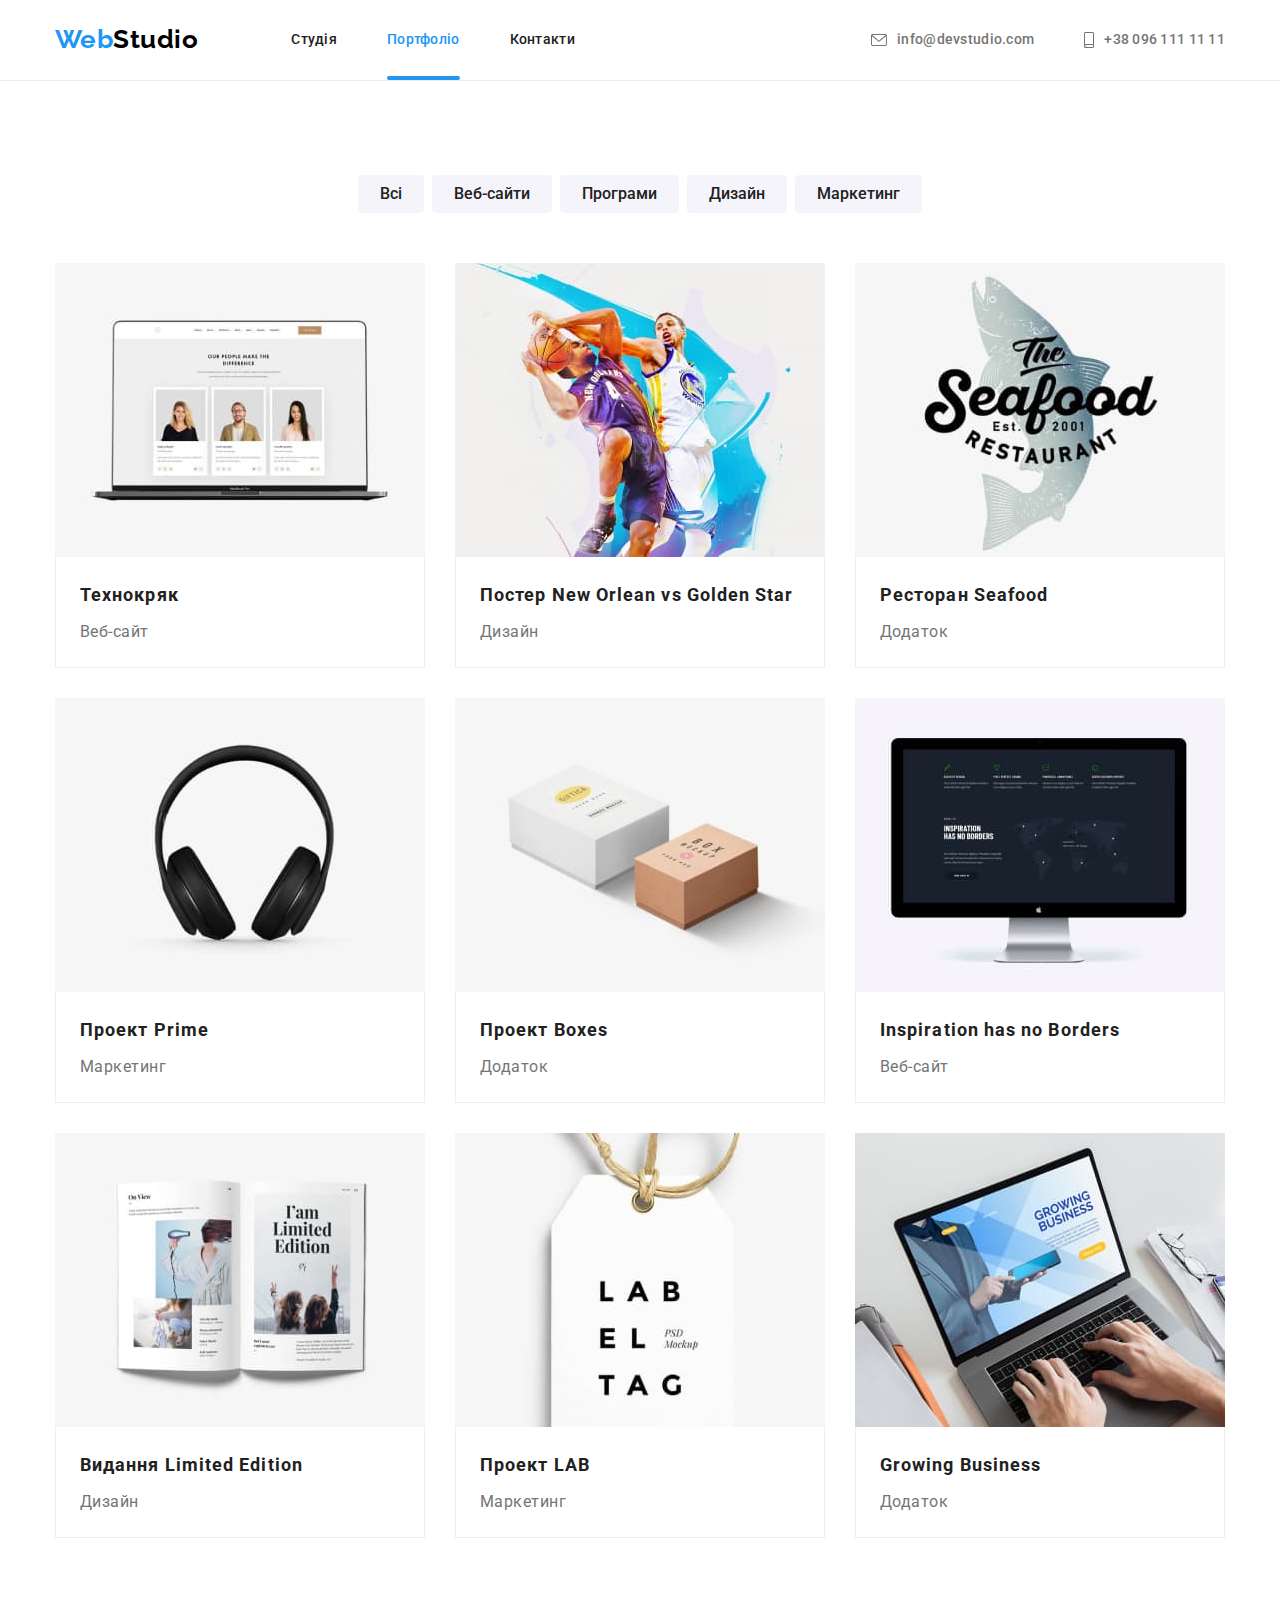
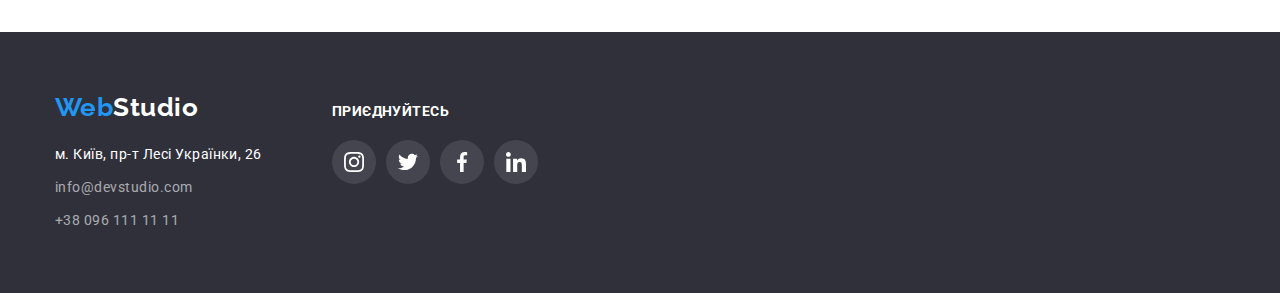
==== portfolio.html @ 11ba8251 "Add files goit-markup-hw-05" ====
<!DOCTYPE html>
<html lang="uk">
  <head>
    <meta charset="UTF-8" />
    <meta http-equiv="X-UA-Compatible" content="IE=edge" />
    <meta name="viewport" content="width=device-width, initial-scale=1.0" />
    <title>Portfolio</title>
    <link rel="preconnect" href="https://fonts.googleapis.com" />
    <link rel="preconnect" href="https://fonts.gstatic.com" crossorigin />
    <link
      href="https://fonts.googleapis.com/css2?family=Raleway:wght@700&family=Roboto:wght@400;500;700;900&display=swap"
      rel="stylesheet"
    />
    <link
      rel="stylesheet"
      href="https://cdnjs.cloudflare.com/ajax/libs/modern-normalize/1.1.0/modern-normalize.css"
      integrity="sha512-Y0MM+V6ymRKN2zStTqzQ227DWhhp4Mzdo6gnlRnuaNCbc+YN/ZH0sBCLTM4M0oSy9c9VKiCvd4Jk44aCLrNS5Q=="
      crossorigin="anonymous"
      referrerpolicy="no-referrer"
    />
    <link rel="stylesheet" href="./css/styles.css" />
  </head>
  <body>
    <header class="header-main">
      <div class="container main-nav">
        <a href="./index.html" class="logo" lang="en"><span>Web</span>Studio</a>
        <nav>
          <ul class="nav-list">
            <li class="nav-li-item"><a href="./index.html" class="nav-item">Студія</a></li>
            <li class="nav-li-item">
              <a href="./portfolio.html" class="nav-item current">Портфоліо</a>
            </li>
            <li class="nav-li-item"><a href="#" class="nav-item">Контакти</a></li>
          </ul>
        </nav>
        <ul class="contacts-list">
          <li class="contacts-li-item">
            <a href="mailto:info@devstudio.com" class="contacts-item">
              <svg class="contacts-icon" width="16" height="12" aria-hidden="true">
                <use href="./images/icons.svg#icon-envelope"></use>
              </svg>
              info@devstudio.com
            </a>
          </li>
          <li class="contacts-li-item">
            <a href="tel:+380961111111" class="contacts-item">
              <svg class="contacts-icon" width="10" height="16" aria-hidden="true">
                <use href="./images/icons.svg#icon-smartphone"></use>
              </svg>
              +38 096 111 11 11
            </a>
          </li>
        </ul>
      </div>
    </header>
    <main>
      <div class="container portfolio">
        <h1 class="portfolio-title visually-hidden">Портфоліо</h1>
        <ul class="filters-list">
          <li class="filters-item"><button type="button" class="filter-btn">Всі</button></li>
          <li class="filters-item"><button type="button" class="filter-btn">Веб-сайти</button></li>
          <li class="filters-item"><button type="button" class="filter-btn">Програми</button></li>
          <li class="filters-item"><button type="button" class="filter-btn">Дизайн</button></li>
          <li class="filters-item"><button type="button" class="filter-btn">Маркетинг</button></li>
        </ul>
        <ul class="preview-list">
          <li class="preview-item">
            <a href="#" class="preview-link">
              <div class="preview-thumb">
                <img src="./images/technocrack.jpg" alt="Технокряк" width="370" height="294" />
                <p class="preview-decr-overlay">
                  Ресурс пропонує комплексні пропозиції з різним рівнем функціоналу та сервісів. Все
                  це дозволить відвідувачу отримати вичерпні відомості про компанію чи приватну
                  особу.
                </p>
              </div>
              <div class="card-preview-text">
                <h2 class="preview-title">Технокряк</h2>
                <p class="preview-desc">Веб-сайт</p>
              </div>
            </a>
          </li>
          <li class="preview-item">
            <a href="#" class="preview-link">
              <div class="preview-thumb">
                <img
                  src="./images/poster.jpg"
                  alt="Постер New Orlean vs Golden Star"
                  width="370"
                  height="294"
                />
                <p class="preview-decr-overlay">
                  Ресурс пропонує комплексні пропозиції з різним рівнем функціоналу та сервісів. Все
                  це дозволить відвідувачу отримати вичерпні відомості про компанію чи приватну
                  особу.
                </p>
              </div>
              <div class="card-preview-text">
                <h2 class="preview-title">
                  Постер <span lang="en">New Orlean vs Golden Star</span>
                </h2>
                <p class="preview-desc">Дизайн</p>
              </div>
            </a>
          </li>
          <li class="preview-item">
            <a href="#" class="preview-link">
              <div class="preview-thumb">
                <img src="./images/seafood.jpg" alt="Ресторан Seafood" width="370" height="294" />
                <p class="preview-decr-overlay">
                  Ресурс пропонує комплексні пропозиції з різним рівнем функціоналу та сервісів. Все
                  це дозволить відвідувачу отримати вичерпні відомості про компанію чи приватну
                  особу.
                </p>
              </div>
              <div class="card-preview-text">
                <h2 class="preview-title">Ресторан <span lang="en">Seafood</span></h2>
                <p class="preview-desc">Додаток</p>
              </div></a
            >
          </li>
          <li class="preview-item">
            <a href="#" class="preview-link">
              <div class="preview-thumb">
                <img src="./images/prime.jpg" alt="Проект Prime" width="370" height="294" />
                <p class="preview-decr-overlay">
                  Ресурс пропонує комплексні пропозиції з різним рівнем функціоналу та сервісів. Все
                  це дозволить відвідувачу отримати вичерпні відомості про компанію чи приватну
                  особу.
                </p>
              </div>
              <div class="card-preview-text">
                <h2 class="preview-title">Проект <span lang="en">Prime</span></h2>
                <p class="preview-desc">Маркетинг</p>
              </div></a
            >
          </li>
          <li class="preview-item">
            <a href="#" class="preview-link">
              <div class="preview-thumb">
                <img src="./images/boxes.jpg" alt="Проект Boxes" width="370" height="294" />
                <p class="preview-decr-overlay">
                  Ресурс пропонує комплексні пропозиції з різним рівнем функціоналу та сервісів. Все
                  це дозволить відвідувачу отримати вичерпні відомості про компанію чи приватну
                  особу.
                </p>
              </div>
              <div class="card-preview-text">
                <h2 class="preview-title">Проект <span lang="en">Boxes</span></h2>
                <p class="preview-desc">Додаток</p>
              </div></a
            >
          </li>
          <li class="preview-item">
            <a href="#" class="preview-link">
              <div class="preview-thumb">
                <img
                  src="./images/inspiration.jpg"
                  alt="Inspiration has no Borders"
                  width="370"
                  height="294"
                />
                <p class="preview-decr-overlay">
                  Ресурс пропонує комплексні пропозиції з різним рівнем функціоналу та сервісів. Все
                  це дозволить відвідувачу отримати вичерпні відомості про компанію чи приватну
                  особу.
                </p>
              </div>
              <div class="card-preview-text">
                <h2 class="preview-title" lang="en">Inspiration has no Borders</h2>
                <p class="preview-desc">Веб-сайт</p>
              </div></a
            >
          </li>
          <li class="preview-item">
            <a href="#" class="preview-link">
              <div class="preview-thumb">
                <img
                  src="./images/limited-edition.jpg"
                  alt="Видання Limited Edition"
                  width="370"
                  height="294"
                />
                <p class="preview-decr-overlay">
                  Ресурс пропонує комплексні пропозиції з різним рівнем функціоналу та сервісів. Все
                  це дозволить відвідувачу отримати вичерпні відомості про компанію чи приватну
                  особу.
                </p>
              </div>
              <div class="card-preview-text">
                <h2 class="preview-title">Видання <span lang="en">Limited Edition</span></h2>
                <p class="preview-desc">Дизайн</p>
              </div></a
            >
          </li>
          <li class="preview-item">
            <a href="#" class="preview-link">
              <div class="preview-thumb">
                <img src="./images/lab.jpg" alt="Проект LAB" width="370" height="294" />
                <p class="preview-decr-overlay">
                  Ресурс пропонує комплексні пропозиції з різним рівнем функціоналу та сервісів. Все
                  це дозволить відвідувачу отримати вичерпні відомості про компанію чи приватну
                  особу.
                </p>
              </div>
              <div class="card-preview-text">
                <h2 class="preview-title">Проект <span lang="en">LAB</span></h2>
                <p class="preview-desc">Маркетинг</p>
              </div></a
            >
          </li>
          <li class="preview-item">
            <a href="#" class="preview-link">
              <div class="preview-thumb">
                <img
                  src="./images/growing-business.jpg"
                  alt="Growing Business"
                  width="370"
                  height="294"
                />
                <p class="preview-decr-overlay">
                  Ресурс пропонує комплексні пропозиції з різним рівнем функціоналу та сервісів. Все
                  це дозволить відвідувачу отримати вичерпні відомості про компанію чи приватну
                  особу.
                </p>
              </div>
              <div class="card-preview-text">
                <h2 class="preview-title" lang="en">Growing Business</h2>
                <p class="preview-desc">Додаток</p>
              </div></a
            >
          </li>
        </ul>
      </div>
    </main>
    <footer>
      <div class="container footer">
        <div class="address-logo-footer">
          <a href="./index.html" class="logo logo-footer" lang="en"><span>Web</span>Studio</a>
          <address>
            <ul class="address-list">
              <li class="address-li-item">
                <a href="#" class="address-item location">м. Київ, пр-т Лесі Українки, 26</a>
              </li>
              <li class="address-li-item">
                <a href="mailto:info@devstudio.com" class="address-item">info@devstudio.com</a>
              </li>
              <li class="address-li-item">
                <a href="tel:+380961111111" class="address-item">+38 096 111 11 11</a>
              </li>
            </ul>
          </address>
        </div>
        <div class="footer-social-link">
          <p class="title-links-footer">Приєднуйтесь</p>
          <ul class="social-icon-list">
            <li class="social-icon-item">
              <a href="#" class="social-icon-link footer-social">
                <svg class="social-icon" width="20" height="20" aria-label="Посилання на Instagram">
                  <use href="./images/icons.svg#icon-instagram"></use>
                </svg>
              </a>
            </li>
            <li class="social-icon-item">
              <a href="#" class="social-icon-link footer-social">
                <svg class="social-icon" width="20" height="20" aria-label="Посилання на Twitter">
                  <use href="./images/icons.svg#icon-twitter"></use>
                </svg>
              </a>
            </li>
            <li class="social-icon-item">
              <a href="#" class="social-icon-link footer-social">
                <svg class="social-icon" width="20" height="20" aria-label="Посилання на Facebook">
                  <use href="./images/icons.svg#icon-facebook"></use>
                </svg>
              </a>
            </li>
            <li class="social-icon-item">
              <a href="#" class="social-icon-link footer-social">
                <svg class="social-icon" width="20" height="20" aria-label="Посилання на LinkedIn">
                  <use href="./images/icons.svg#icon-linkedin"></use>
                </svg>
              </a>
            </li>
          </ul>
        </div>
      </div>
    </footer>
  </body>
</html>
---- css/styles.css ----
:root {
  --header-color: #212121;
  --desc-color: #757575;
  --accent-color: #2196f3;
  --address-color: rgba(255, 255, 255, 0.6);

  --white-color: #ffffff;
  --black-color: #000000;
  --bgr-primary-color: #f5f4fa;
  --bgr-secondary-color: #2f303a;

  --border-color: #eeeeee;
  --header-border-color: #ececec;

  --icon-color: #afb1b8;
  --card-set-gap: 30px;
}
/* Reset styles */
h1,
h2,
h3,
p,
ul {
  margin: 0;
}
ul {
  padding: 0;
  list-style: none;
}
a {
  text-decoration: none;
  color: inherit;
}
button {
  border: 0;
}
address {
  font-style: normal;
}

/* Global style */
body {
  background-color: var(--white-color);
  color: var(--desc-color);
  font-family: 'Roboto', sans-serif;
  letter-spacing: 0.03em;
}
h2,
h3 {
  color: var(--header-color);
}
img {
  display: block;
  max-width: 100%;
  height: auto;
}
.visually-hidden {
  position: absolute;
  width: 1px;
  height: 1px;
  margin: -1px;
  border: 0;
  padding: 0;

  white-space: nowrap;
  clip-path: inset(100%);
  clip: rect(0 0 0 0);
  overflow: hidden;
}

.section {
  padding: 94px 0;
}
.container {
  width: 1200px;
  padding: 0 15px;
  margin: 0 auto;
}

/* heder */
.header-main {
  border-bottom: 1px solid var(--header-border-color);
}
.container.main-nav {
  display: flex;
  align-items: center;
}

.logo {
  font-family: 'Raleway', sans-serif;
  color: var(--black-color);
  font-weight: 700;
  font-size: 26px;
  line-height: 1.2;
}
.logo-footer {
  color: var(--white-color);
}
.logo span {
  color: var(--accent-color);
}

.nav-list {
  display: flex;
  margin-left: 93px;
}
.nav-li-item {
  position: relative;
}
.nav-li-item:not(:last-child),
.contacts-li-item:not(:last-child) {
  margin-right: 50px;
}
.nav-item {
  display: block;
  padding: 32px 0;

  color: var(--header-color);
  font-weight: 500;
  font-size: 14px;
  line-height: 1.14;
  letter-spacing: 0.02em;

  transition: color 250ms cubic-bezier(0.4, 0, 0.2, 1);
}
.nav-item.current,
.nav-item:hover,
.nav-item:focus {
  color: var(--accent-color);
}
.nav-item.current::after {
  content: '';

  position: absolute;
  left: 0;
  bottom: 0;

  display: block;
  width: 100%;
  height: 4px;

  background: var(--accent-color);
  border-radius: 2px;
}

.contacts-list {
  display: flex;
  margin-left: auto;
}
.contacts-item {
  display: flex;
  align-items: center;

  font-weight: 500;
  font-size: 14px;
  line-height: 1.14;
  letter-spacing: 0.02em;
  color: inherit;

  transition: color 250ms cubic-bezier(0.4, 0, 0.2, 1);
}
.contacts-icon {
  margin-right: 10px;

  fill: currentColor;
}
.contacts-item:hover,
.contacts-item:focus {
  color: var(--accent-color);
}

/* Main studio */
/* Hero */
.hero {
  max-width: 1600px;
  margin: 0 auto;
  padding: 200px 0;
  text-align: center;
  background-color: var(--bgr-secondary-color);
  background-image: linear-gradient(rgba(47, 48, 58, 0.4), rgba(47, 48, 58, 0.4)),
    url('../images/background.jpg');
  background-repeat: no-repeat;
  background-position: center;
}
.hero-title {
  margin: auto;
  margin-bottom: 30px;
  max-width: 696px;

  font-weight: 900;
  font-size: 44px;
  line-height: 1.36;
  letter-spacing: 0.06em;
  text-transform: uppercase;
  color: var(--white-color);
}
.hero-btn {
  padding: 10px 32px;
  font-family: inherit;
  font-weight: 700;
  font-size: 16px;
  line-height: 1.88;
  letter-spacing: 0.06em;
  cursor: pointer;
  color: var(--white-color);
  background-color: var(--accent-color);
  box-shadow: 0px 4px 4px rgb(0 0 0 / 15%);
  border-radius: 4px;
}
.hero-btn:hover,
.hero-btn:focus {
}

/* Features */
.features-list {
  display: flex;
  justify-content: space-between;
}
.features-item {
  width: 270px;
}
.features-card {
  width: 270px;
  height: 120px;
  margin-bottom: 30px;
  display: flex;
  justify-content: center;
  align-items: center;

  background: var(--bgr-primary-color);
  border-radius: 4px;
}
.features-subtitle {
  font-size: 14px;
  line-height: 1.14;
  text-transform: uppercase;
  margin-bottom: 10px;
}
.features-desc {
  font-size: 14px;
  line-height: 1.71;
}

/* What we do */
.section.wedo {
  padding-top: 0;
}
.wedo-title {
  font-size: 36px;
  line-height: 1.16;
  text-align: center;
  margin-bottom: 50px;
}
.wedo-list {
  display: flex;
  justify-content: space-between;
}
.wedo-thumb {
  position: relative;
}

.wedo-subtitle {
  position: absolute;
  left: 0;
  bottom: 0;
  width: 100%;
  height: 70px;

  display: flex;
  align-items: center;
  justify-content: center;

  font-size: 14px;
  line-height: 1.14;
  letter-spacing: 0.03em;
  text-transform: uppercase;

  color: var(--white-color);
  background-color: rgba(47, 48, 58, 0.8);
}

/* Our team */
.team {
  text-align: center;
  background-color: var(--bgr-primary-color);
}

.team-title {
  font-size: 36px;
  line-height: 1.16;
  margin-bottom: 50px;
}
.team-list {
  display: flex;
  justify-content: space-between;
}
.team-item {
  width: 270px;
  background-color: var(--white-color);
  box-shadow: 0px 1px 3px rgba(0, 0, 0, 0.12), 0px 1px 1px rgba(0, 0, 0, 0.14),
    0px 2px 1px rgba(0, 0, 0, 0.2);
  border-radius: 0px 0px 4px 4px;
}
.card-team-text {
  padding: 30px 0;
}
.team-subtitle {
  font-weight: 500;
  font-size: 16px;
  line-height: 1.18;
  margin-bottom: 10px;
}
.team-desc {
  margin-bottom: 16px;

  font-size: 16px;
  line-height: 1.18;
}
.social-icon-list {
  display: flex;
  justify-content: center;
}
.social-icon-item:not(:last-child) {
  margin-right: 10px;
}
.social-icon-link {
  display: flex;
  justify-content: center;
  align-items: center;

  width: 44px;
  height: 44px;

  border-radius: 50%;
}
.team-social {
  fill: var(--icon-color);

  transition: background-color 250ms cubic-bezier(0.4, 0, 0.2, 1),
    fill 250ms cubic-bezier(0.4, 0, 0.2, 1);
}
.team-social:hover,
.team-social:focus {
  fill: var(--white-color);
  background-color: var(--accent-color);
}
/* Regular clients */
.client-title {
  margin-bottom: 50px;

  font-size: 36px;
  line-height: 42px;
  text-align: center;
  letter-spacing: 0.03em;
}
.client-list {
  display: inline-flex;
}
.client-item {
  display: flex;
  justify-content: center;
  align-items: center;

  border: 1px solid var(--icon-color);
  border-radius: 4px;
}
.client-link {
  padding: 16px 32px;
}
.client-item {
  width: 170px;
  height: 92px;

  transition: border-color 250ms cubic-bezier(0.4, 0, 0.2, 1);
}
.client-item:not(:last-child) {
  margin-right: 30px;
}
.client-link {
  width: 100%;
  height: 100%;
  display: flex;
  align-items: center;
  fill: var(--icon-color);

  transition: fill 250ms cubic-bezier(0.4, 0, 0.2, 1);
}
.client-item:hover .client-link,
.client-link:focus {
  fill: var(--accent-color);
}
.client-item:hover,
.client-item:focus {
  border-color: var(--accent-color);
}

/* Main Portfolio */
.container.portfolio {
  padding-top: 94px;
  padding-bottom: 94px;
}
.filters-list {
  display: flex;
  justify-content: center;
  margin-bottom: 50px;
}
.filters-item:not(:last-child) {
  margin-right: 8px;
}
.filter-btn {
  padding: 6px 22px;
  font-family: inherit;
  font-weight: 500;
  font-size: 16px;
  line-height: 1.62;
  text-align: center;
  color: var(--header-color);
  background-color: var(--bgr-primary-color);
  border-radius: 4px;

  transition: background-color 250ms cubic-bezier(0.4, 0, 0.2, 1),
    color 250ms cubic-bezier(0.4, 0, 0.2, 1), box-shadow 250ms cubic-bezier(0.4, 0, 0.2, 1);
}
.filter-btn:hover,
.filter-btn:focus {
  background-color: var(--accent-color);
  color: var(--white-color);
  box-shadow: 0px 3px 1px rgba(0, 0, 0, 0.1), 0px 1px 2px rgba(0, 0, 0, 0.08),
    0px 2px 2px rgba(0, 0, 0, 0.12);
}
.preview-list {
  display: flex;
  flex-wrap: wrap;
  margin-left: calc(-1 * var(--card-set-gap));
  margin-top: calc(-1 * var(--card-set-gap));
}
.preview-item {
  width: 370px;

  flex-basis: calc(100% / 3 - var(--card-set-gap));
  margin-left: var(--card-set-gap);
  margin-top: var(--card-set-gap);
}
.preview-link {
  display: block;

  transition: box-shadow 250ms cubic-bezier(0.4, 0, 0.2, 1);
}

.card-preview-text {
  padding: 20px 24px;
  border: 1px solid var(--border-color);
  border-top: 0;
}
.preview-title {
  font-size: 18px;
  line-height: 2;
  letter-spacing: 0.06em;
  margin-bottom: 4px;
}
.preview-desc {
  font-size: 16px;
  line-height: 1.88;
}
.preview-link:hover {
  box-shadow: 0px 1px 1px rgba(0, 0, 0, 0.12), 0px 4px 4px rgba(0, 0, 0, 0.06),
    1px 4px 6px rgba(0, 0, 0, 0.16);
}
.preview-link:hover .preview-decr-overlay {
  transform: translateY(0);
}
.preview-thumb {
  position: relative;
  overflow: hidden;
}
.preview-decr-overlay {
  position: absolute;
  top: 0;
  left: 0;
  transform: translateY(100%);
  transition: transform 250ms cubic-bezier(0.4, 0, 0.2, 1);

  width: 100%;
  height: 100%;
  padding: 63px 24px;

  font-size: 18px;
  line-height: 1.56;

  color: var(--white-color);
  background: rgba(33, 150, 243, 0.9);
}

/* Modal window */
.backdrop.is-hidden {
  visibility: hidden;
  opacity: 0;
  pointer-events: none;
}
.backdrop {
  position: fixed;
  top: 0;
  left: 0;
  width: 100%;
  height: 100%;
  background: rgba(0, 0, 0, 0.2);

  transition: opacity 250ms cubic-bezier(0.4, 0, 0.2, 1);
}

.modal {
  position: absolute;
  top: 50%;
  left: 50%;
  transform: translate(-50%, -50%);

  min-width: 528px;
  min-height: 581px;

  background: var(--white-color);
  box-shadow: 0px 1px 3px rgba(0, 0, 0, 0.12), 0px 1px 1px rgba(0, 0, 0, 0.14),
    0px 2px 1px rgba(0, 0, 0, 0.2);
  border-radius: 4px;
}
.modal-close-btn {
  position: absolute;
  top: 8px;
  right: 8px;

  padding: 6px;
  max-width: 30px;
  max-height: 30px;

  background: inherit;
  border: 1px solid rgba(0, 0, 0, 0.1);
  border-radius: 50%;

  cursor: pointer;
}
.modal-close-btn:focus {
}

/* Footer */
footer {
  padding: 60px 0;
  background-color: var(--bgr-secondary-color);
}
.container.footer {
  display: flex;
  align-items: baseline;
}
.address-logo-footer {
  margin-right: 70px;
}
.address-list {
  margin-top: 20px;
}
.address-li-item:not(:last-child) {
  margin-bottom: 9px;
}
.address-item.location {
  font-style: normal;
  font-size: 14px;
  line-height: 1.71;
  color: var(--white-color);
}
.address-item {
  font-style: normal;
  font-weight: 400;
  font-size: 14px;
  line-height: 1.71;
  color: var(--address-color);

  transition: color 250ms cubic-bezier(0.4, 0, 0.2, 1);
}
.address-item:hover,
.address-item:focus {
  color: var(--accent-color);
}

.title-links-footer {
  margin-bottom: 20px;

  font-weight: 700;
  font-size: 14px;
  line-height: 1.14;
  letter-spacing: 0.03em;
  text-transform: uppercase;

  color: var(--white-color);
}
.footer-social {
  fill: var(--white-color);
  background: rgba(255, 255, 255, 0.1);
  border-radius: 50%;

  transition: background-color 250ms cubic-bezier(0.4, 0, 0.2, 1);
}
.footer-social:hover,
.footer-social:focus {
  background-color: var(--accent-color);
}
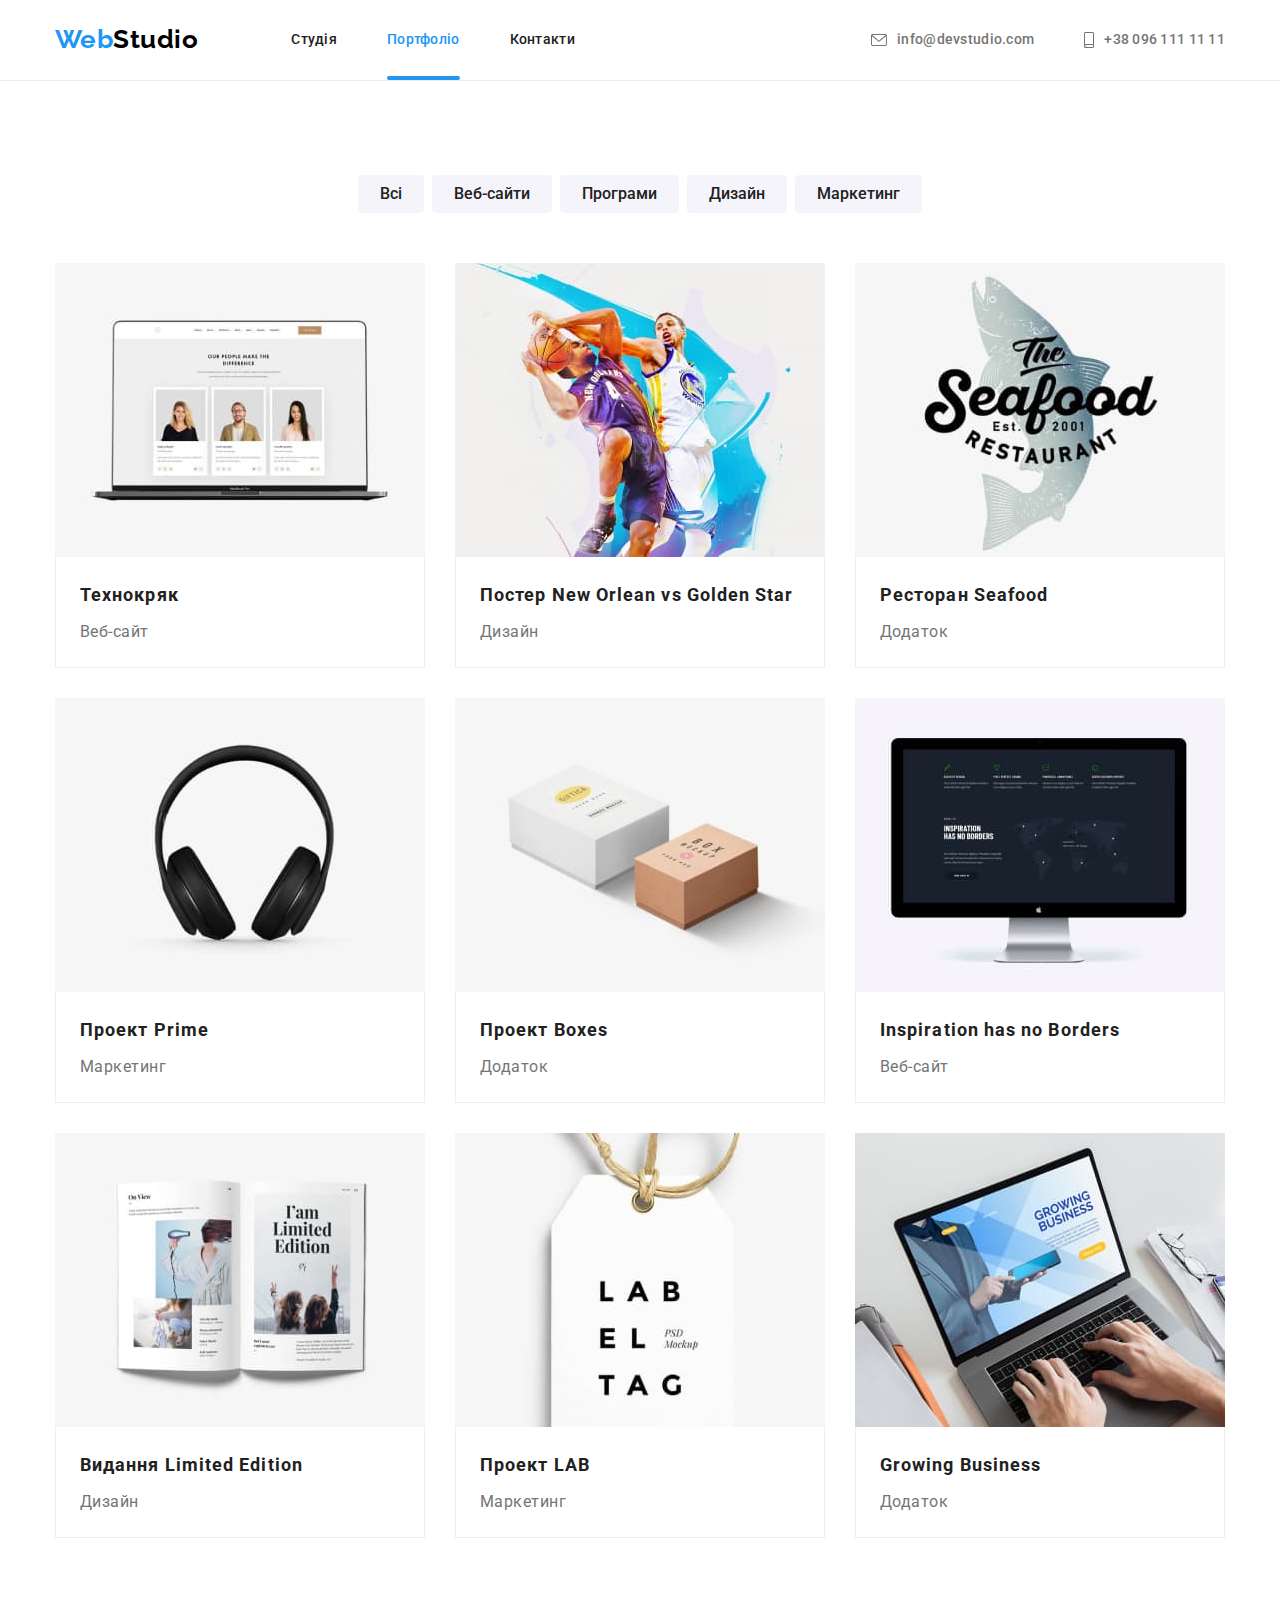
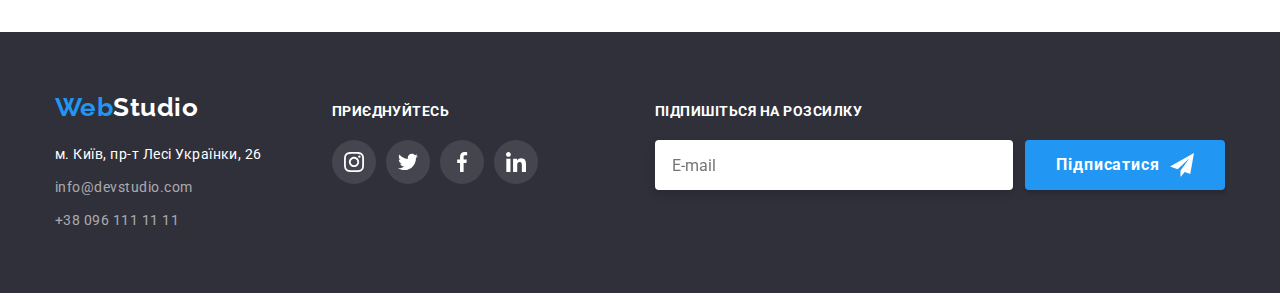
==== commit 034a1db2: "Add fixed footer" ====
--- a/portfolio.html
+++ b/portfolio.html
@@ -284,6 +284,24 @@
             </li>
           </ul>
         </div>
+        <div class="newsletter-footer">
+          <p class="newsletter-title">Підпишіться на розсилку</p>
+          <form class="newsletter-form">
+            <input
+              type="email"
+              class="newsletter-input"
+              name="email"
+              id="email-newsletter"
+              placeholder="E-mail"
+            />
+            <button type="submit" class="newsletter-btn">
+              Підписатися
+              <svg class="newsletter-btn-icon" width="24" height="24" aria-hidden="true">
+                <use href="./images/icons.svg#icon-send-btn"></use>
+              </svg>
+            </button>
+          </form>
+        </div>
       </div>
     </footer>
   </body>
--- a/css/styles.css
+++ b/css/styles.css
@@ -499,6 +499,7 @@
 }
 .backdrop {
   position: fixed;
+  z-index: 1;
   top: 0;
   left: 0;
   width: 100%;
@@ -516,6 +517,7 @@
 
   min-width: 528px;
   min-height: 581px;
+  padding: 40px;
 
   background: var(--white-color);
   box-shadow: 0px 1px 3px rgba(0, 0, 0, 0.12), 0px 1px 1px rgba(0, 0, 0, 0.14),
@@ -537,7 +539,117 @@
 
   cursor: pointer;
 }
+.modal-close-btn:hover,
 .modal-close-btn:focus {
+  fill: var(--accent-color);
+}
+
+.modal-title {
+  font-size: 20px;
+  text-align: center;
+}
+
+.oder-label {
+  margin-bottom: 4px;
+
+  font-size: 12px;
+  line-height: 1.16;
+  letter-spacing: 0.01em;
+
+  color: var(--desc-color);
+}
+
+.form-field {
+  margin-bottom: 10px;
+}
+.form-field-input {
+  position: relative;
+}
+.form-input {
+  width: 100%;
+  height: 40px;
+  padding: 12px 42px;
+
+  background-color: var(--white-color);
+  border: 1px solid rgba(33, 33, 33, 0.2);
+  border-radius: 4px;
+  cursor: pointer;
+}
+.modal-icon {
+  position: absolute;
+  top: 50%;
+  left: 12px;
+  transform: translateY(-50%);
+}
+.form-field-input:hover .modal-icon,
+.form-input:focus + .modal-icon {
+  fill: var(--accent-color);
+}
+.oder-textarea {
+  display: block;
+  resize: none;
+
+  width: 100%;
+  height: 120px;
+  padding: 12px 16px;
+  margin-bottom: 20px;
+
+  font-style: normal;
+  font-weight: 400;
+  font-size: 12px;
+  line-height: 1.16;
+  letter-spacing: 0.01em;
+
+  color: rgba(117, 117, 117, 0.5);
+  background-color: var(--white-color);
+  border: 1px solid rgba(33, 33, 33, 0.2);
+  border-radius: 4px;
+  cursor: pointer;
+}
+
+.form-privacy {
+  display: flex;
+  align-items: center;
+  justify-content: center;
+
+  margin-bottom: 30px;
+}
+.oder-privacy-imput {
+  border-color: var(--header-color);
+
+  cursor: pointer;
+}
+.oder-privacy-label {
+  margin-left: 8px;
+
+  font-size: 14px;
+  line-height: 1.71;
+}
+.oder-privacy-link {
+  color: var(--accent-color);
+  text-decoration: underline;
+  cursor: pointer;
+}
+
+.modal-btn {
+  display: flex;
+  align-items: center;
+  justify-content: center;
+
+  margin: 0 auto;
+  padding: 10px 55px;
+
+  font-weight: 700;
+  line-height: 1.88;
+  letter-spacing: 0.06em;
+
+  color: var(--white-color);
+  background-color: var(--accent-color);
+  box-shadow: 0px 4px 4px rgba(0, 0, 0, 0.15);
+  border-radius: 4px;
+  cursor: pointer;
+}
+.modal-btn:focus {
 }
 
 /* Footer */
@@ -600,3 +712,63 @@
 .footer-social:focus {
   background-color: var(--accent-color);
 }
+
+.newsletter-footer {
+  margin-left: auto;
+}
+.newsletter-title {
+  margin-bottom: 20px;
+
+  font-weight: 700;
+  font-size: 14px;
+  line-height: 1.14;
+  text-transform: uppercase;
+
+  color: var(--white-color);
+}
+
+.newsletter-form {
+  display: flex;
+}
+.newsletter-input {
+  width: 358px;
+  height: 50px;
+  padding: 15px 16px;
+  margin-right: 12px;
+
+  font-size: 16px;
+  line-height: 1.25;
+
+  border: 1px solid rgba(255, 255, 255, 0.3);
+  filter: drop-shadow(0px 4px 4px rgba(0, 0, 0, 0.15));
+  border-radius: 4px;
+  color: rgba(255, 255, 255, 0.6);
+
+  cursor: pointer;
+}
+.newsletter-btn {
+  width: 200px;
+  height: 50px;
+  padding-top: 10px;
+  padding-bottom: 10px;
+
+  display: flex;
+  align-items: center;
+  justify-content: center;
+
+  font-weight: 700;
+  font-size: 16px;
+  line-height: 1.88;
+  letter-spacing: 0.06em;
+
+  color: var(--white-color);
+  background: #2196f3;
+  box-shadow: 0px 4px 4px rgba(0, 0, 0, 0.15);
+  border-radius: 4px;
+
+  cursor: pointer;
+}
+.newsletter-btn-icon {
+  margin-left: 10px;
+  fill: var(--white-color);
+}
